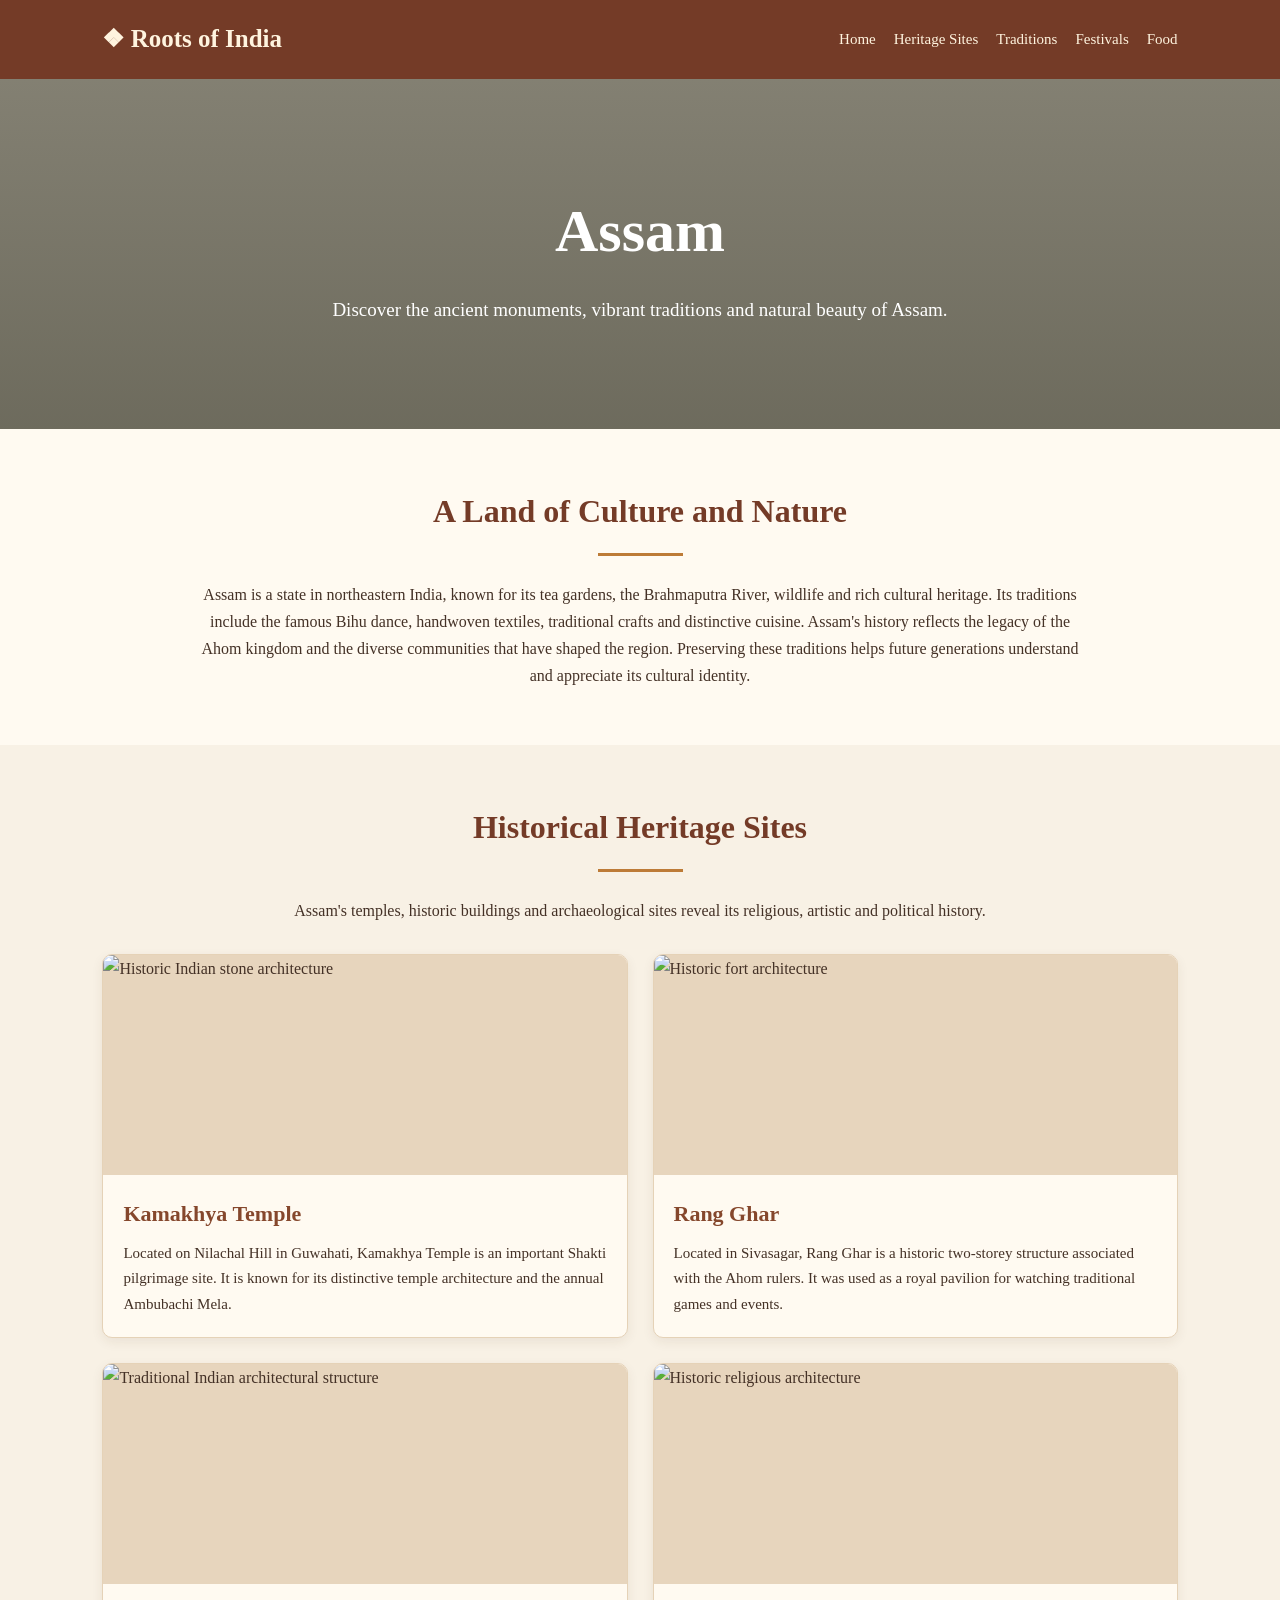
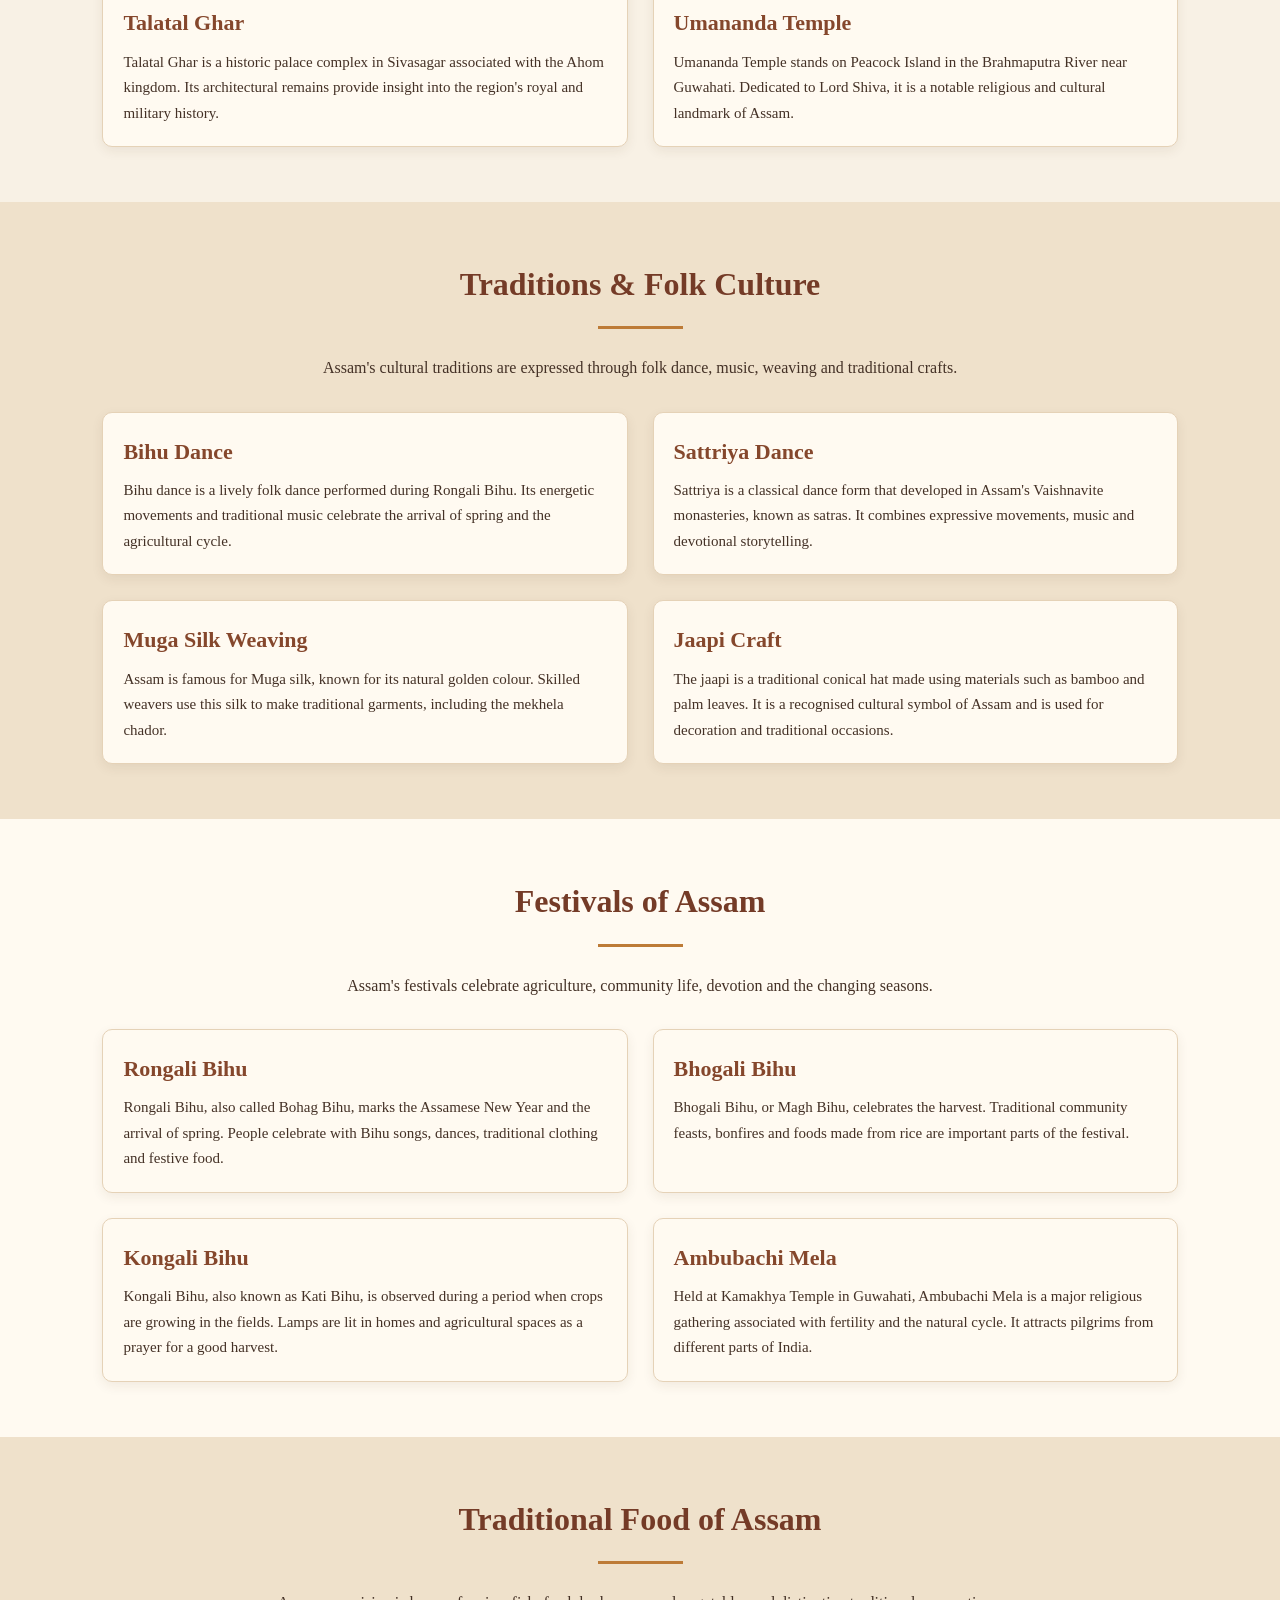
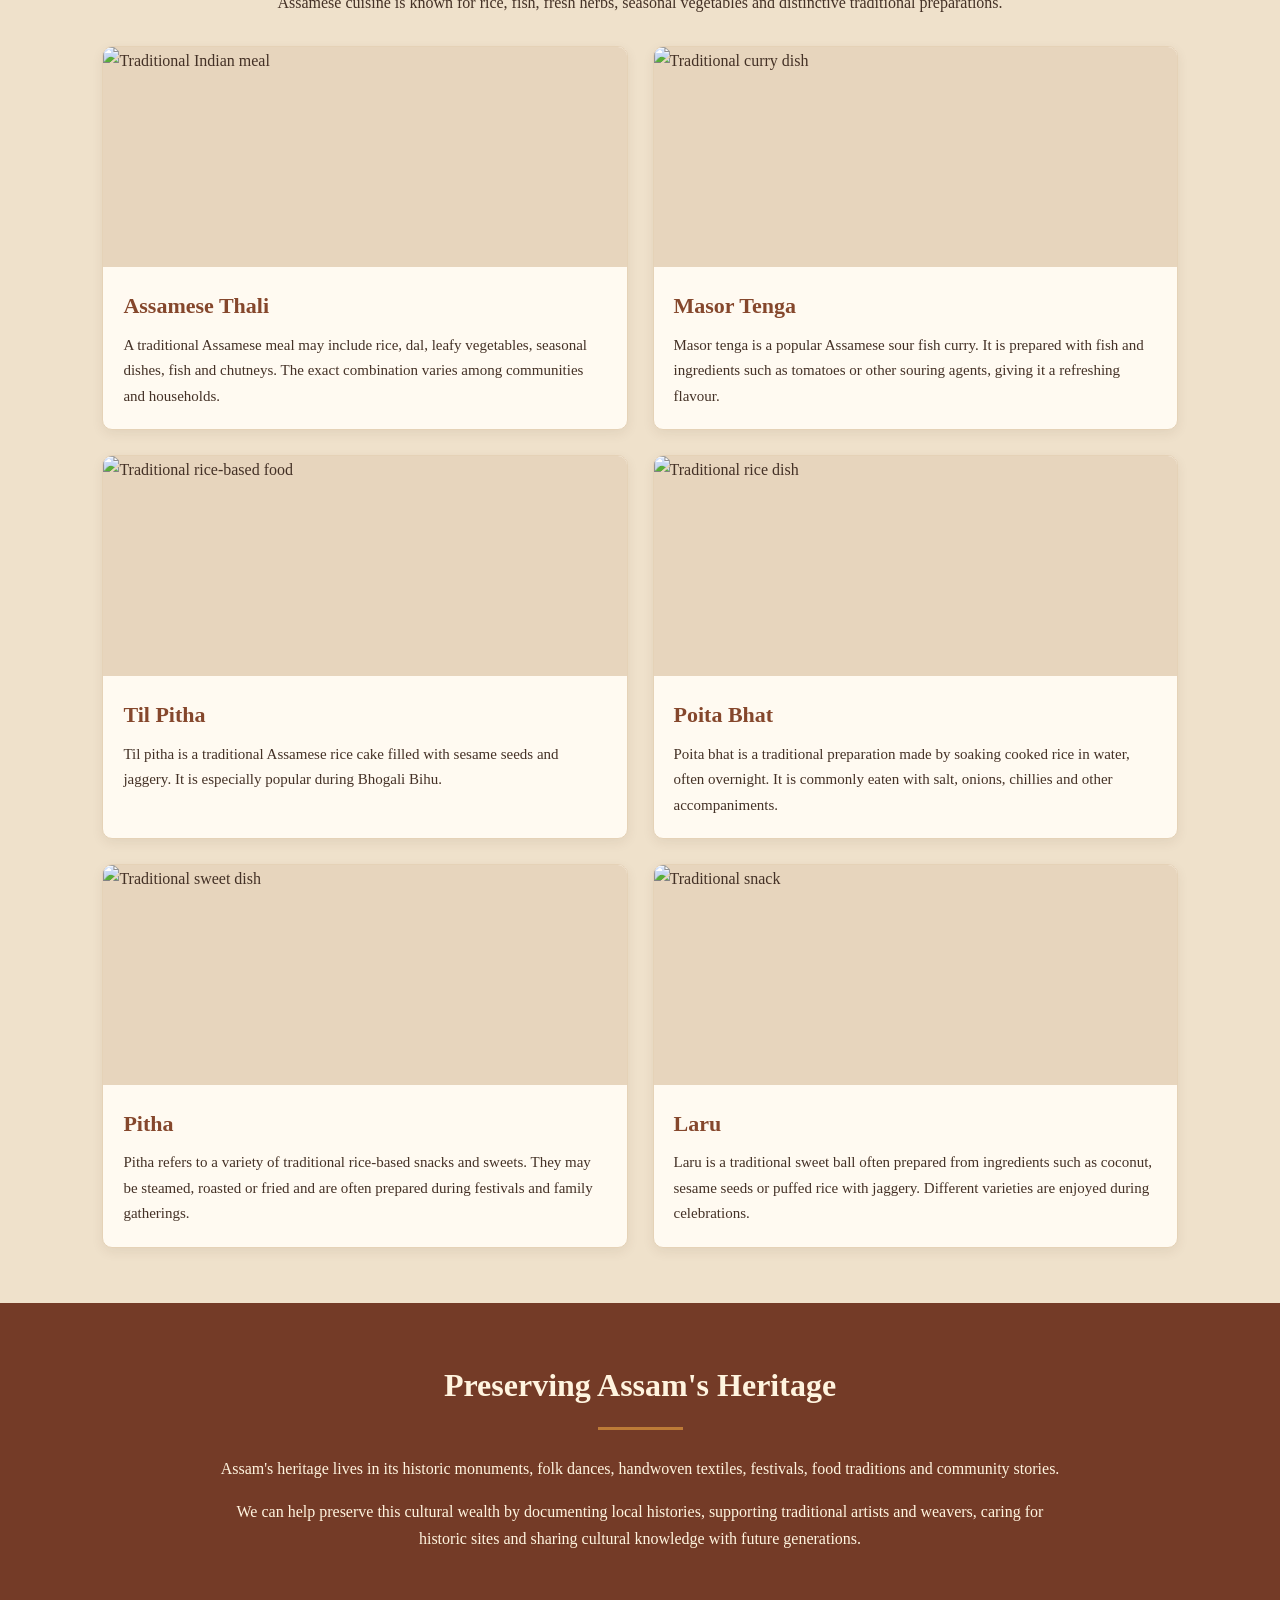
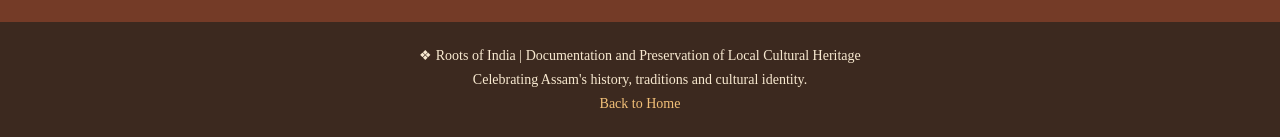
==== assam.html @ 77f5d98d "Add Roots of India website files" ====
<!DOCTYPE html>
<html lang="en">
<head>
    <meta charset="UTF-8">
    <meta name="viewport" content="width=device-width, initial-scale=1.0">
    <title>Assam | Roots of India</title>

    <style>
        * {
            margin: 0;
            padding: 0;
            box-sizing: border-box;
        }

        html {
            scroll-behavior: smooth;
        }

        body {
            font-family: Georgia, "Times New Roman", serif;
            background-color: #f8f1e5;
            color: #443126;
            line-height: 1.7;
        }

        header {
            background-color: #743b27;
            color: #fff4df;
            padding: 18px 8%;
            display: flex;
            justify-content: space-between;
            align-items: center;
            flex-wrap: wrap;
            gap: 12px;
        }

        header h2 {
            font-size: 25px;
        }

        nav {
            display: flex;
            flex-wrap: wrap;
            gap: 18px;
        }

        nav a {
            color: #fff4df;
            text-decoration: none;
            font-size: 15px;
        }

        nav a:hover {
            color: #f2c078;
        }

        .hero {
            min-height: 350px;
            padding: 75px 20px;
            display: flex;
            flex-direction: column;
            align-items: center;
            justify-content: center;
            text-align: center;
            color: white;
            background:
                linear-gradient(rgba(35, 35, 20, 0.55),
                                rgba(35, 35, 20, 0.65)),
                url("https://images.unsplash.com/photo-1500530855697-b586d89ba3ee?auto=format&fit=crop&w=1600&q=80");
            background-size: cover;
            background-position: center;
        }

        .hero h1 {
            font-size: clamp(38px, 6vw, 60px);
            margin-bottom: 12px;
        }

        .hero p {
            font-size: 19px;
            max-width: 700px;
        }

        section {
            display: block;
            padding: 55px 8%;
            scroll-margin-top: 20px;
        }

        .section-title {
            text-align: center;
            font-size: 32px;
            color: #743b27;
            margin-bottom: 12px;
        }

        .section-intro {
            text-align: center;
            max-width: 800px;
            margin: 0 auto 30px;
        }

        .intro {
            text-align: center;
            background-color: #fffaf1;
        }

        .intro p {
            max-width: 900px;
            margin: 15px auto 0;
        }

        .decorative-line {
            width: 85px;
            height: 3px;
            background-color: #bd7b37;
            margin: 15px auto 25px;
        }

        .card-grid {
            display: grid;
            grid-template-columns: repeat(2, minmax(0, 1fr));
            gap: 25px;
            margin-top: 30px;
        }

        .culture-card {
            background: #fffaf1;
            border: 1px solid #e5d2b7;
            border-radius: 10px;
            overflow: hidden;
            box-shadow: 0 4px 12px rgba(76, 46, 28, 0.08);
        }

        .culture-card img {
            display: block;
            width: 100%;
            height: 220px;
            object-fit: cover;
            background-color: #e7d5bd;
        }

        .card-content {
            padding: 20px;
        }

        .card-content h3 {
            color: #85472c;
            font-size: 22px;
            margin-bottom: 8px;
        }

        .card-content p {
            font-size: 15px;
        }

        .traditions {
            background-color: #efe1cb;
        }

        .festivals {
            background-color: #fffaf1;
        }

        .food {
            background-color: #efe1cb;
        }

        .identity {
            text-align: center;
            background-color: #743b27;
            color: #fff4df;
        }

        .identity .section-title {
            color: #fff4df;
        }

        .identity p {
            max-width: 850px;
            margin: 15px auto;
        }

        footer {
            background-color: #3c291f;
            color: #f8e9d0;
            text-align: center;
            padding: 22px 15px;
            font-size: 14px;
        }

        footer a {
            color: #f2c078;
            text-decoration: none;
        }

        @media (max-width: 650px) {
            header {
                justify-content: center;
                text-align: center;
            }

            nav {
                justify-content: center;
            }

            .card-grid {
                grid-template-columns: 1fr;
            }

            section {
                padding: 40px 6%;
            }

            .section-title {
                font-size: 27px;
            }

            .culture-card img {
                height: 200px;
            }
        }
    </style>
</head>

<body>

    <!-- Header -->
    <header>
        <h2>❖ Roots of India</h2>

        <nav>
            <a href="index.html">Home</a>
            <a href="#heritage">Heritage Sites</a>
            <a href="#traditions">Traditions</a>
            <a href="#festivals">Festivals</a>
            <a href="#food">Food</a>
        </nav>
    </header>

    <!-- Hero Section -->
    <div class="hero">
        <h1>Assam</h1>
        <p>Discover the ancient monuments, vibrant traditions and natural beauty of Assam.</p>
    </div>

    <!-- Introduction -->
    <section class="intro">
        <h2 class="section-title">A Land of Culture and Nature</h2>
        <div class="decorative-line"></div>

        <p>
            Assam is a state in northeastern India, known for its tea gardens,
            the Brahmaputra River, wildlife and rich cultural heritage.
            Its traditions include the famous Bihu dance, handwoven textiles,
            traditional crafts and distinctive cuisine. Assam's history
            reflects the legacy of the Ahom kingdom and the diverse communities
            that have shaped the region. Preserving these traditions helps
            future generations understand and appreciate its cultural identity.
        </p>
    </section>

    <!-- Heritage Sites -->
    <section id="heritage">
        <h2 class="section-title">Historical Heritage Sites</h2>
        <div class="decorative-line"></div>

        <p class="section-intro">
            Assam's temples, historic buildings and archaeological sites
            reveal its religious, artistic and political history.
        </p>

        <div class="card-grid">

            <article class="culture-card">
                <img
                    src="https://i.pinimg.com/1200x/41/28/da/4128da022c971cafccc236bf87ceabce.jpg"
                    alt="Historic Indian stone architecture">
                <div class="card-content">
                    <h3>Kamakhya Temple</h3>
                    <p>
                        Located on Nilachal Hill in Guwahati, Kamakhya Temple
                        is an important Shakti pilgrimage site. It is known
                        for its distinctive temple architecture and the
                        annual Ambubachi Mela.
                    </p>
                </div>
            </article>

            <article class="culture-card">
                <img
                    src="https://i.pinimg.com/736x/fb/8d/0e/fb8d0e060e34b5f84d8ee8dae766aa90.jpg"
                    alt="Historic fort architecture">
                <div class="card-content">
                    <h3>Rang Ghar</h3>
                    <p>
                        Located in Sivasagar, Rang Ghar is a historic
                        two-storey structure associated with the Ahom
                        rulers. It was used as a royal pavilion for
                        watching traditional games and events.
                    </p>
                </div>
            </article>

            <article class="culture-card">
                <img
                    src="https://i.pinimg.com/736x/d6/a2/6c/d6a26cfca439a3c5087c325413689fef.jpg"
                    alt="Traditional Indian architectural structure">
                <div class="card-content">
                    <h3>Talatal Ghar</h3>
                    <p>
                        Talatal Ghar is a historic palace complex in
                        Sivasagar associated with the Ahom kingdom.
                        Its architectural remains provide insight into
                        the region's royal and military history.
                    </p>
                </div>
            </article>

            <article class="culture-card">
                <img
                    src="https://i.pinimg.com/1200x/5f/02/e9/5f02e9fb8ce1388bab0320ca28a5ed68.jpg"
                    alt="Historic religious architecture">
                <div class="card-content">
                    <h3>Umananda Temple</h3>
                    <p>
                        Umananda Temple stands on Peacock Island in the
                        Brahmaputra River near Guwahati. Dedicated to
                        Lord Shiva, it is a notable religious and
                        cultural landmark of Assam.
                    </p>
                </div>
            </article>

        </div>
    </section>

    <!-- Traditions -->
    <section class="traditions" id="traditions">
        <h2 class="section-title">Traditions &amp; Folk Culture</h2>
        <div class="decorative-line"></div>

        <p class="section-intro">
            Assam's cultural traditions are expressed through folk dance,
            music, weaving and traditional crafts.
        </p>

        <div class="card-grid">

            <article class="culture-card">
                <div class="card-content">
                    <h3>Bihu Dance</h3>
                    <p>
                        Bihu dance is a lively folk dance performed during
                        Rongali Bihu. Its energetic movements and traditional
                        music celebrate the arrival of spring and the
                        agricultural cycle.
                    </p>
                </div>
            </article>

            <article class="culture-card">
                <div class="card-content">
                    <h3>Sattriya Dance</h3>
                    <p>
                        Sattriya is a classical dance form that developed
                        in Assam's Vaishnavite monasteries, known as satras.
                        It combines expressive movements, music and
                        devotional storytelling.
                    </p>
                </div>
            </article>

            <article class="culture-card">
                <div class="card-content">
                    <h3>Muga Silk Weaving</h3>
                    <p>
                        Assam is famous for Muga silk, known for its natural
                        golden colour. Skilled weavers use this silk to make
                        traditional garments, including the mekhela chador.
                    </p>
                </div>
            </article>

            <article class="culture-card">
                <div class="card-content">
                    <h3>Jaapi Craft</h3>
                    <p>
                        The jaapi is a traditional conical hat made using
                        materials such as bamboo and palm leaves. It is
                        a recognised cultural symbol of Assam and is used
                        for decoration and traditional occasions.
                    </p>
                </div>
            </article>

        </div>
    </section>

    <!-- Festivals -->
    <section class="festivals" id="festivals">
        <h2 class="section-title">Festivals of Assam</h2>
        <div class="decorative-line"></div>

        <p class="section-intro">
            Assam's festivals celebrate agriculture, community life,
            devotion and the changing seasons.
        </p>

        <div class="card-grid">

            <article class="culture-card">
                <div class="card-content">
                    <h3>Rongali Bihu</h3>
                    <p>
                        Rongali Bihu, also called Bohag Bihu, marks the
                        Assamese New Year and the arrival of spring.
                        People celebrate with Bihu songs, dances,
                        traditional clothing and festive food.
                    </p>
                </div>
            </article>

            <article class="culture-card">
                <div class="card-content">
                    <h3>Bhogali Bihu</h3>
                    <p>
                        Bhogali Bihu, or Magh Bihu, celebrates the harvest.
                        Traditional community feasts, bonfires and foods
                        made from rice are important parts of the festival.
                    </p>
                </div>
            </article>

            <article class="culture-card">
                <div class="card-content">
                    <h3>Kongali Bihu</h3>
                    <p>
                        Kongali Bihu, also known as Kati Bihu, is observed
                        during a period when crops are growing in the fields.
                        Lamps are lit in homes and agricultural spaces as
                        a prayer for a good harvest.
                    </p>
                </div>
            </article>

            <article class="culture-card">
                <div class="card-content">
                    <h3>Ambubachi Mela</h3>
                    <p>
                        Held at Kamakhya Temple in Guwahati, Ambubachi Mela
                        is a major religious gathering associated with
                        fertility and the natural cycle. It attracts
                        pilgrims from different parts of India.
                    </p>
                </div>
            </article>

        </div>
    </section>

    <!-- Traditional Food -->
    <section class="food" id="food">
        <h2 class="section-title">Traditional Food of Assam</h2>
        <div class="decorative-line"></div>

        <p class="section-intro">
            Assamese cuisine is known for rice, fish, fresh herbs,
            seasonal vegetables and distinctive traditional preparations.
        </p>

        <div class="card-grid">

            <article class="culture-card">
                <img
                    src="https://i.pinimg.com/736x/32/3f/4f/323f4f08d7b65784ef822fa85420ce14.jpg"
                    alt="Traditional Indian meal">
                <div class="card-content">
                    <h3>Assamese Thali</h3>
                    <p>
                        A traditional Assamese meal may include rice,
                        dal, leafy vegetables, seasonal dishes, fish
                        and chutneys. The exact combination varies
                        among communities and households.
                    </p>
                </div>
            </article>

            <article class="culture-card">
                <img
                    src="https://i.pinimg.com/736x/cb/98/1e/cb981ea56766a1025a40348411024a4e.jpg"
                    alt="Traditional curry dish">
                <div class="card-content">
                    <h3>Masor Tenga</h3>
                    <p>
                        Masor tenga is a popular Assamese sour fish curry.
                        It is prepared with fish and ingredients such as
                        tomatoes or other souring agents, giving it a
                        refreshing flavour.
                    </p>
                </div>
            </article>

            <article class="culture-card">
                <img
                    src="https://i.pinimg.com/1200x/03/96/32/039632b73afab375ce5787827b2117b1.jpg"
                    alt="Traditional rice-based food">
                <div class="card-content">
                    <h3>Til Pitha</h3>
                    <p>
                        Til pitha is a traditional Assamese rice cake
                        filled with sesame seeds and jaggery. It is
                        especially popular during Bhogali Bihu.
                    </p>
                </div>
            </article>

            <article class="culture-card">
                <img
                    src="https://i.pinimg.com/736x/86/3e/32/863e329cf962960a5bdd8c4360282238.jpg"
                    alt="Traditional rice dish">
                <div class="card-content">
                    <h3>Poita Bhat</h3>
                    <p>
                        Poita bhat is a traditional preparation made
                        by soaking cooked rice in water, often overnight.
                        It is commonly eaten with salt, onions, chillies
                        and other accompaniments.
                    </p>
                </div>
            </article>

            <article class="culture-card">
                <img
                    src="https://i.pinimg.com/736x/a2/12/a5/a212a5b67a2b940ee56af902a22a2d79.jpg"
                    alt="Traditional sweet dish">
                <div class="card-content">
                    <h3>Pitha</h3>
                    <p>
                        Pitha refers to a variety of traditional rice-based
                        snacks and sweets. They may be steamed, roasted
                        or fried and are often prepared during festivals
                        and family gatherings.
                    </p>
                </div>
            </article>

            <article class="culture-card">
                <img
                    src="https://i.pinimg.com/736x/bd/cf/8e/bdcf8e30edd926648c79aff2c425be1c.jpg"
                    alt="Traditional snack">
                <div class="card-content">
                    <h3>Laru</h3>
                    <p>
                        Laru is a traditional sweet ball often prepared
                        from ingredients such as coconut, sesame seeds
                        or puffed rice with jaggery. Different varieties
                        are enjoyed during celebrations.
                    </p>
                </div>
            </article>

        </div>
    </section>

    <!-- Cultural Identity -->
    <section class="identity">
        <h2 class="section-title">Preserving Assam's Heritage</h2>
        <div class="decorative-line"></div>

        <p>
            Assam's heritage lives in its historic monuments, folk dances,
            handwoven textiles, festivals, food traditions and community
            stories.
        </p>

        <p>
            We can help preserve this cultural wealth by documenting local
            histories, supporting traditional artists and weavers, caring
            for historic sites and sharing cultural knowledge with future
            generations.
        </p>
    </section>

    <!-- Footer -->
    <footer>
        <p>❖ Roots of India | Documentation and Preservation of Local Cultural Heritage</p>
        <p>Celebrating Assam's history, traditions and cultural identity.</p>
        <p><a href="index.html">Back to Home</a></p>
    </footer>

</body>
</html>
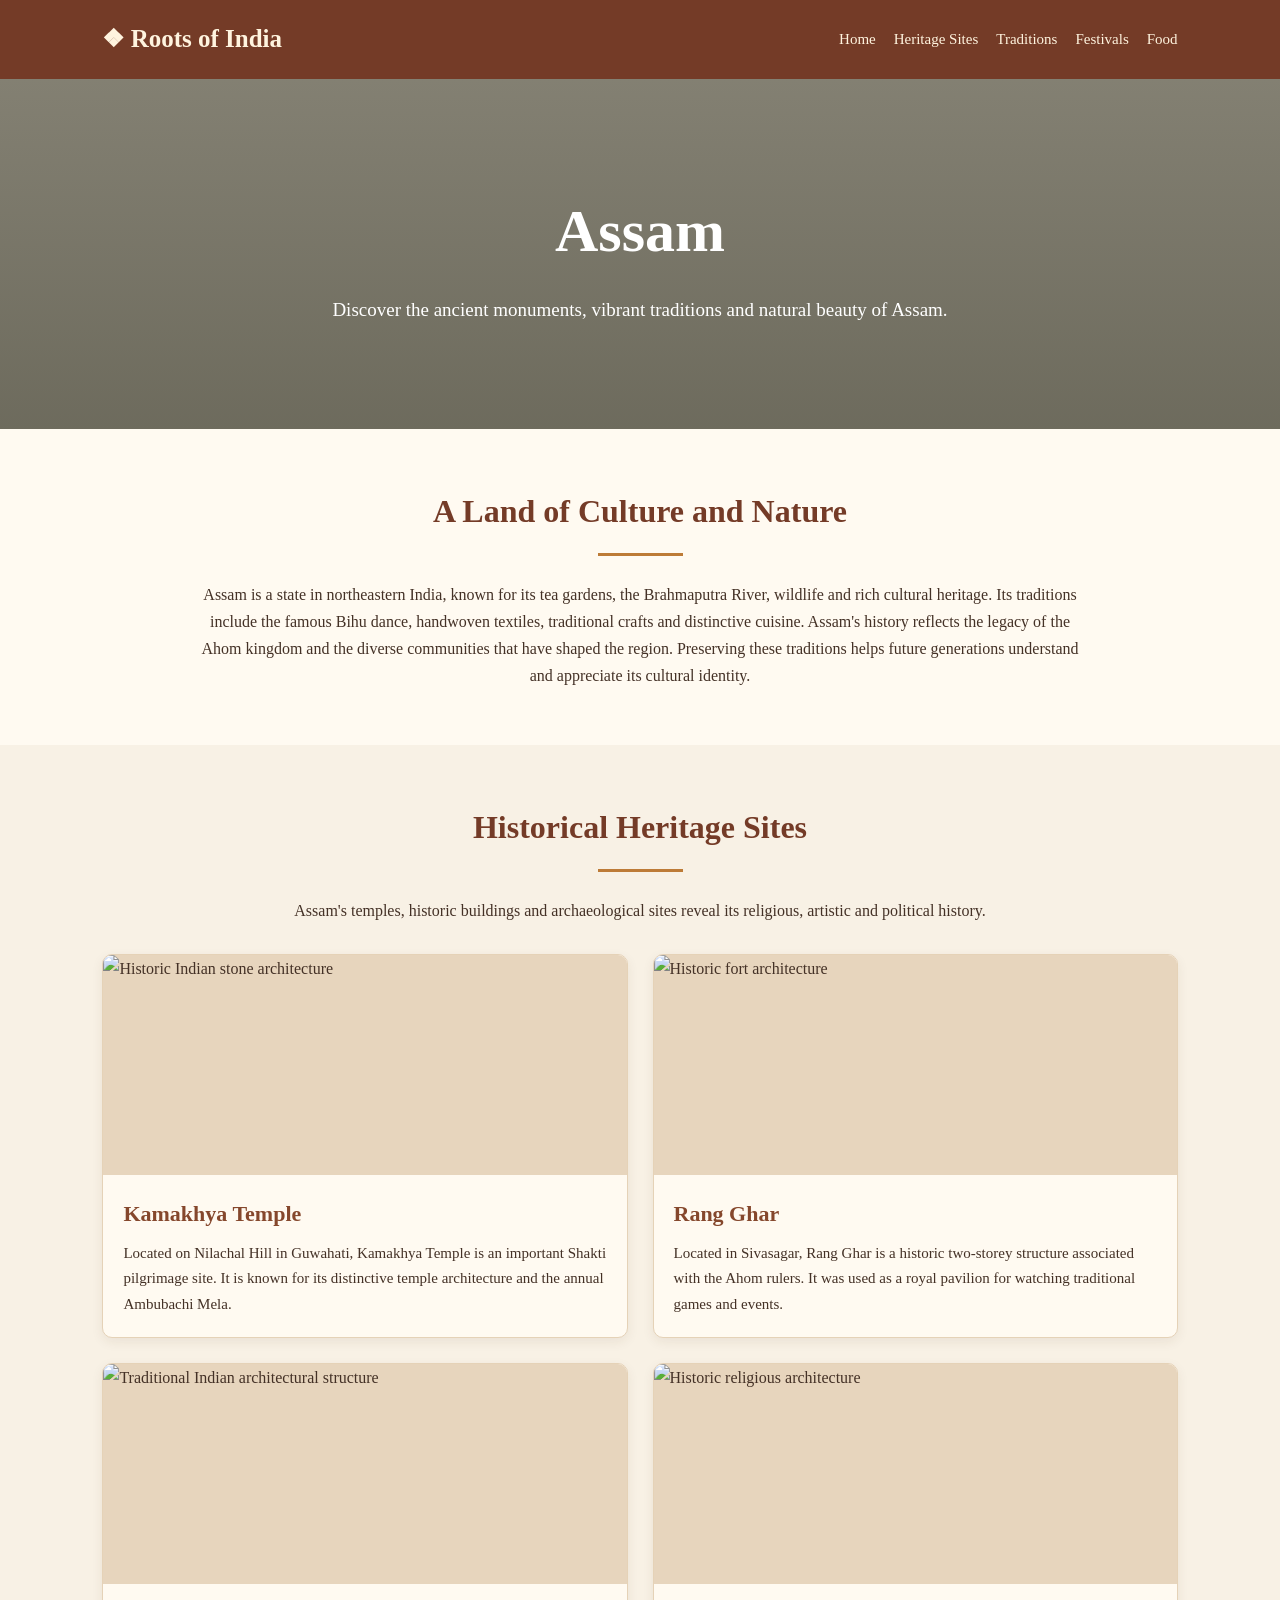
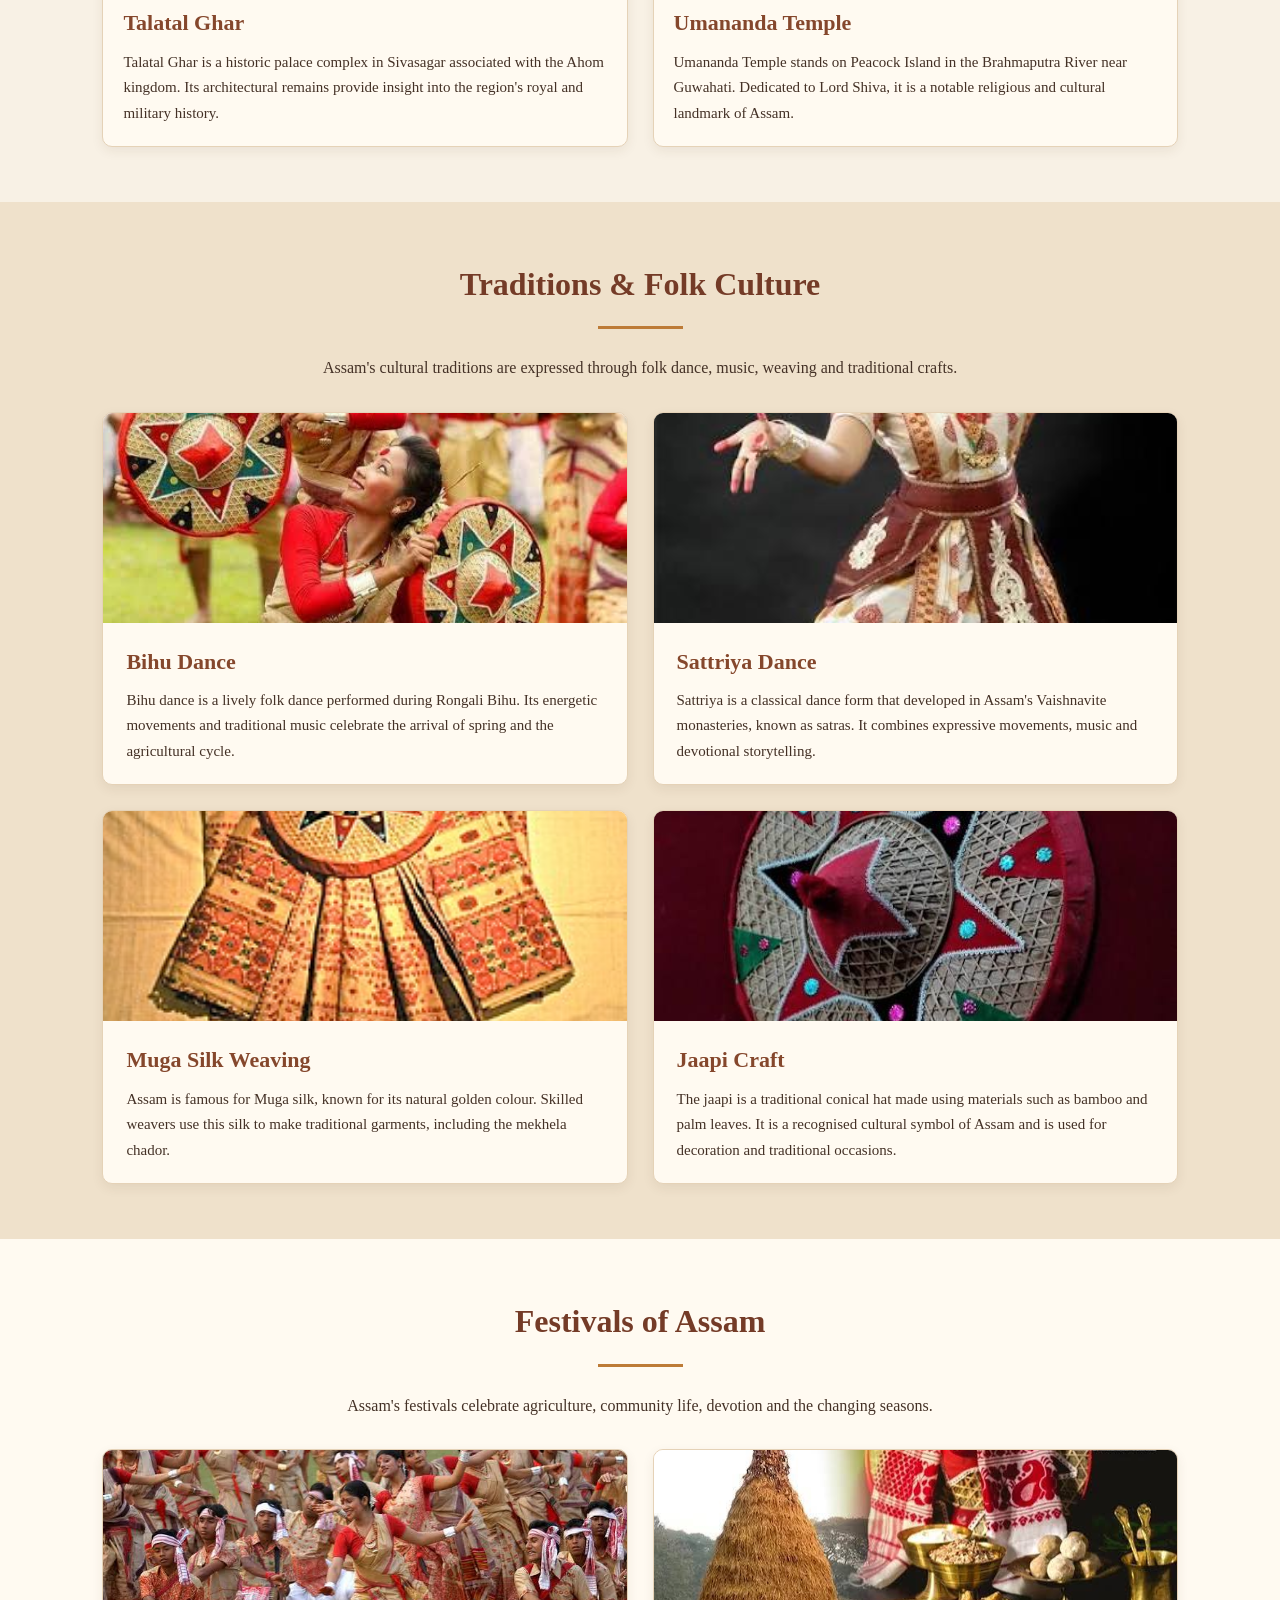
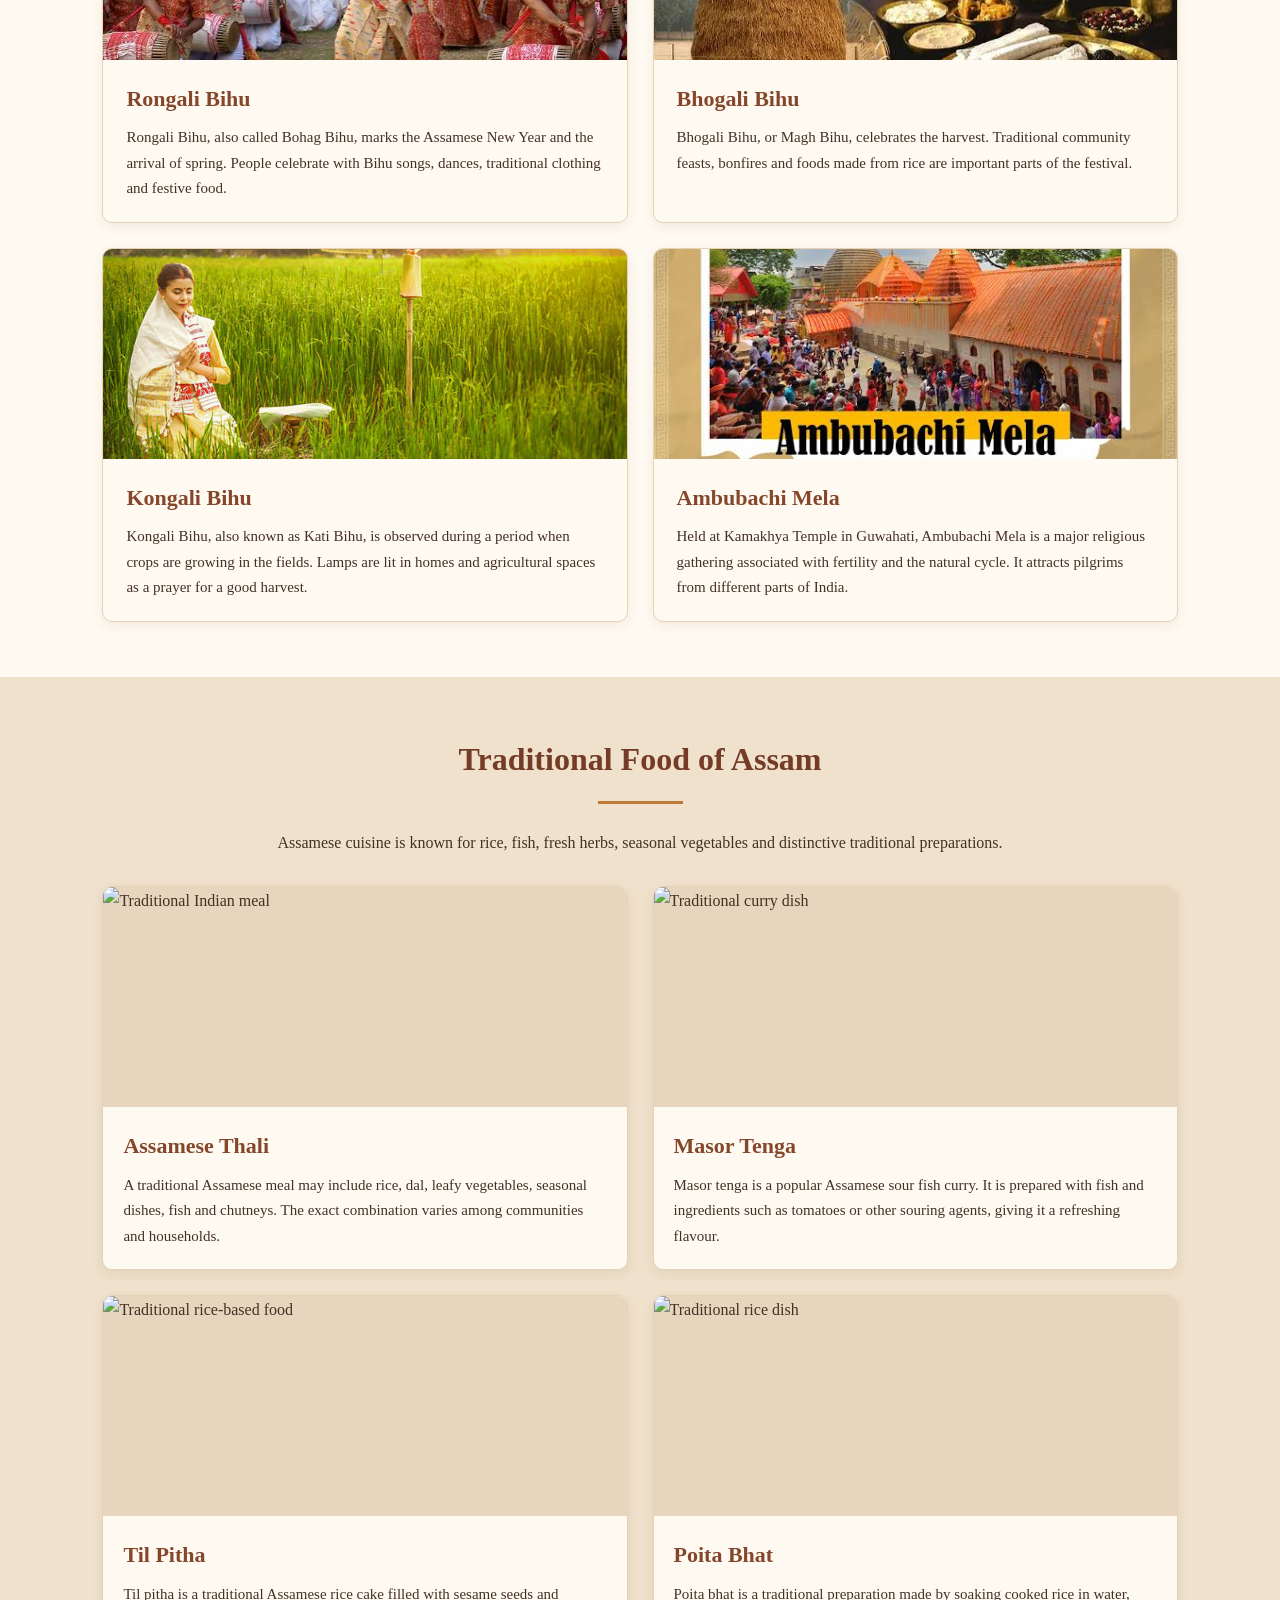
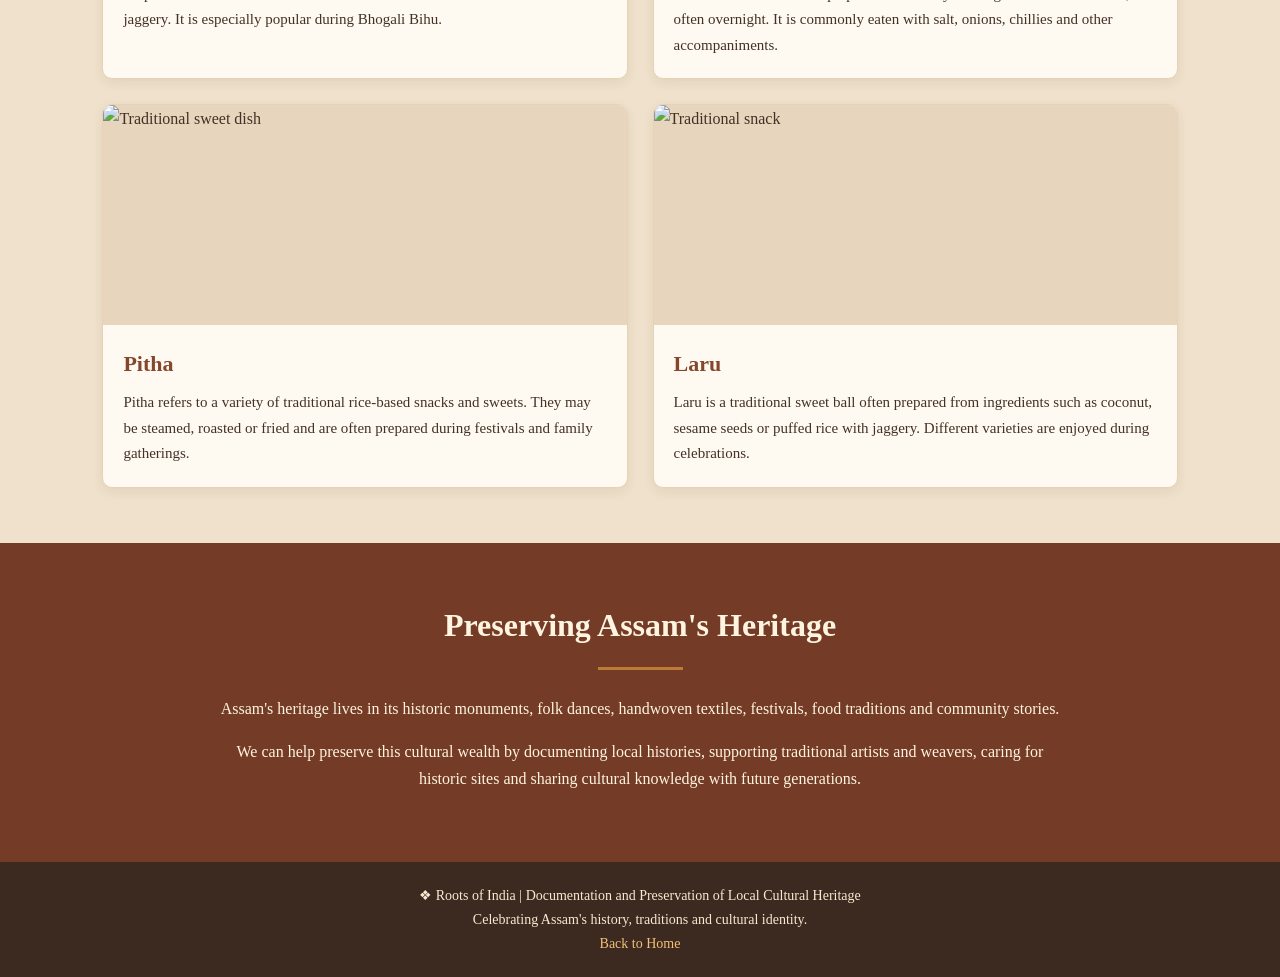
==== commit ee2d49c3: "Update website design and features" ====
--- a/assam.html
+++ b/assam.html
@@ -221,6 +221,31 @@
                 height: 200px;
             }
         }
+            .traditions .culture-card, .festivals .culture-card, .text-card { overflow:hidden; padding:0; background:#fffaf1; border:1px solid #e5d2b7; text-align:left; }
+        .traditions .culture-card::before, .festivals .culture-card::before, .text-card::before { content:""; display:block; height:210px; background-size:cover; background-position:center; }
+        .traditions .card-content, .festivals .card-content { padding:20px 23px; }
+        .text-card { padding:0 23px 22px; }
+        .text-card h3 { padding:18px 0 0; }
+        .text-card p { padding-bottom:0; }
+        .traditions .culture-card:nth-child(1)::before, .text-card:nth-child(1)::before { background-image:url('https://images.unsplash.com/photo-1508700115892-45e6a8a2f7c4?auto=format&fit=crop&w=900&q=80'); }
+        .traditions .culture-card:nth-child(2)::before, .text-card:nth-child(2)::before { background-image:url('https://images.unsplash.com/photo-1504609813442-a8924e83f76e?auto=format&fit=crop&w=900&q=80'); }
+        .traditions .culture-card:nth-child(3)::before, .text-card:nth-child(3)::before { background-image:url('https://images.unsplash.com/photo-1513364776144-60967b0f800f?auto=format&fit=crop&w=900&q=80'); }
+        .traditions .culture-card:nth-child(4)::before, .text-card:nth-child(4)::before { background-image:url('https://images.unsplash.com/photo-1529139574466-a303027c1d8b?auto=format&fit=crop&w=900&q=80'); }
+        .festivals .culture-card:nth-child(1)::before { background-image:url('https://images.unsplash.com/photo-1604608672516-8d2e8d4e3a5b?auto=format&fit=crop&w=900&q=80'); }
+        .festivals .culture-card:nth-child(2)::before { background-image:url('https://images.unsplash.com/photo-1606293926075-69a00db5f6c8?auto=format&fit=crop&w=900&q=80'); }
+        .festivals .culture-card:nth-child(3)::before { background-image:url('https://images.unsplash.com/photo-1514525253161-7a46d19cd819?auto=format&fit=crop&w=900&q=80'); }
+        .festivals .culture-card:nth-child(4)::before { background-image:url('https://images.unsplash.com/photo-1533174072545-7a4b6ad7a6c3?auto=format&fit=crop&w=900&q=80'); }
+        .text-cards { grid-template-columns:repeat(2,minmax(0,1fr)); }
+        @media(max-width:650px) { .text-cards { grid-template-columns:1fr; } }
+            /* Local state tradition and festival images */
+        .traditions .culture-card:nth-child(1)::before { background-image:url("Assets/Assam/Traditions%20%26%20Folk%20Culture%20of%20Assam/Bihu%20Dance.jpeg"); }
+        .traditions .culture-card:nth-child(2)::before { background-image:url("Assets/Assam/Traditions%20%26%20Folk%20Culture%20of%20Assam/Sattriya%20Dance.jpeg"); }
+        .traditions .culture-card:nth-child(3)::before { background-image:url("Assets/Assam/Traditions%20%26%20Folk%20Culture%20of%20Assam/Muga%20Silk%20Weaving.jpg"); }
+        .traditions .culture-card:nth-child(4)::before { background-image:url("Assets/Assam/Traditions%20%26%20Folk%20Culture%20of%20Assam/Jaapi%20Craft.jpeg"); }
+        .festivals .culture-card:nth-child(1)::before { background-image:url("Assets/Assam/Festivals%20of%20Assam/Rongali%20Bihu.jpeg"); }
+        .festivals .culture-card:nth-child(2)::before { background-image:url("Assets/Assam/Festivals%20of%20Assam/Bhogali%20Bihu.jpeg"); }
+        .festivals .culture-card:nth-child(3)::before { background-image:url("Assets/Assam/Festivals%20of%20Assam/Kongali%20Bihu.jpeg"); }
+        .festivals .culture-card:nth-child(4)::before { background-image:url("Assets/Assam/Festivals%20of%20Assam/Ambubachi%20Mela.jpeg"); }
     </style>
 </head>
 
